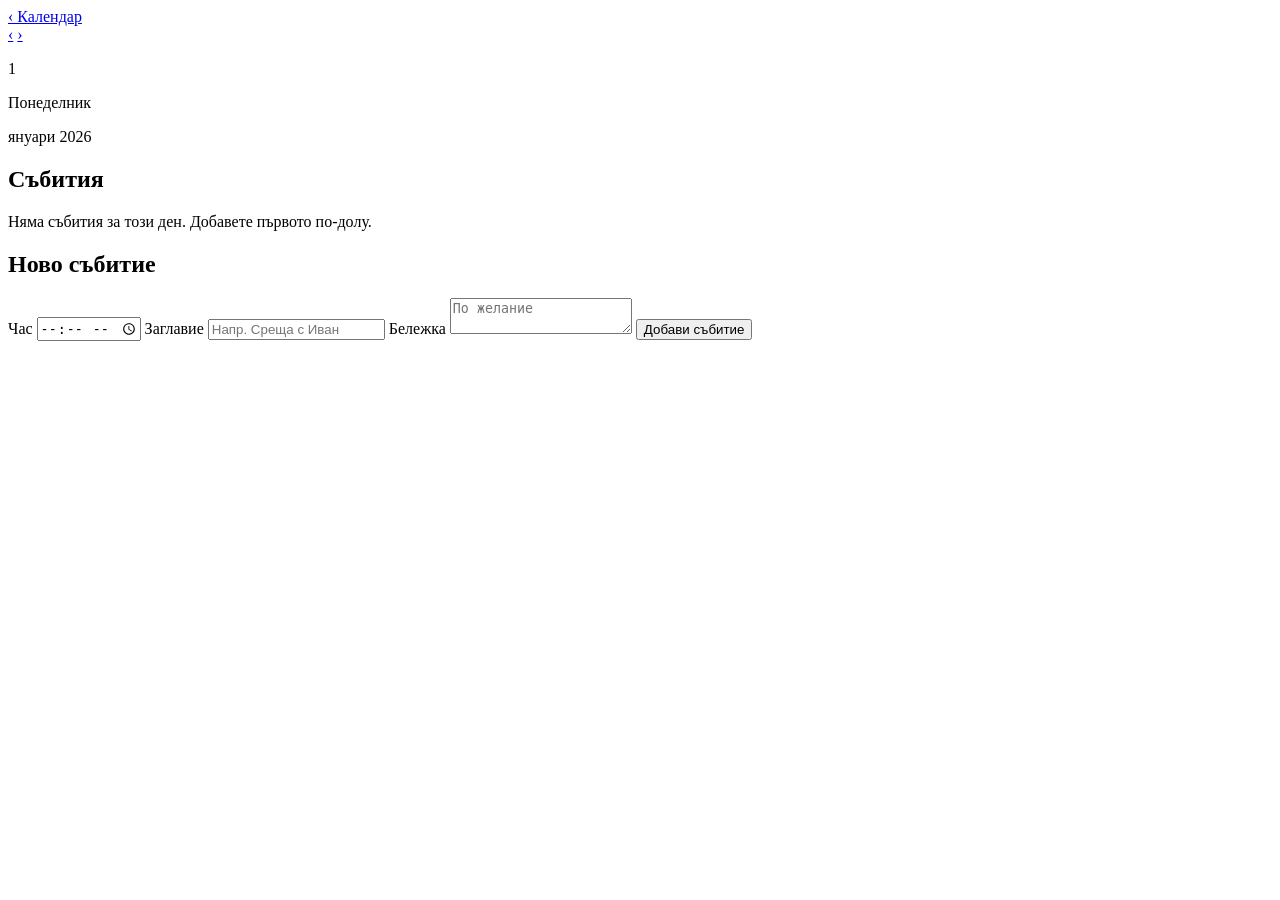
==== day.html @ 389484ac "Add files via upload" ====
<!DOCTYPE html>
<html lang="bg">
<head>
  <meta charset="UTF-8">
  <meta name="viewport" content="width=device-width, initial-scale=1, viewport-fit=cover">
  <meta name="theme-color" content="#2B4C7E">
  <title>Ден</title>
  <link rel="preconnect" href="https://fonts.googleapis.com">
  <link rel="preconnect" href="https://fonts.gstatic.com" crossorigin>
  <link href="https://fonts.googleapis.com/css2?family=Manrope:wght@400;600;800&display=swap" rel="stylesheet">
  <link rel="stylesheet" href="css/style.css">
</head>
<body class="page-day">
  <header class="day-bar">
    <a class="back-link" id="backLink" href="index.html">‹ Календар</a>
    <div class="day-arrows">
      <a class="nav-btn" id="prevDay" href="#" aria-label="Предишен ден">‹</a>
      <a class="nav-btn" id="nextDay" href="#" aria-label="Следващ ден">›</a>
    </div>
  </header>

  <main class="day">
    <section class="day-head">
      <p class="day-number" id="dayNumber">1</p>
      <div>
        <p class="day-weekday" id="dayWeekday">Понеделник</p>
        <p class="day-month" id="dayMonth">януари 2026</p>
      </div>
    </section>

    <section class="events" aria-labelledby="eventsTitle">
      <h2 id="eventsTitle" class="section-title">Събития</h2>
      <ul class="event-list" id="eventList"></ul>
      <p class="empty" id="emptyMsg">Няма събития за този ден. Добавете първото по-долу.</p>
    </section>

    <form class="event-form" id="eventForm" autocomplete="off">
      <h2 class="section-title">Ново събитие</h2>
      <label class="field">
        <span>Час</span>
        <input type="time" id="eventTime" name="time">
      </label>
      <label class="field">
        <span>Заглавие</span>
        <input type="text" id="eventTitle" name="title" maxlength="120" required placeholder="Напр. Среща с Иван">
      </label>
      <label class="field">
        <span>Бележка</span>
        <textarea id="eventNote" name="note" rows="2" maxlength="500" placeholder="По желание"></textarea>
      </label>
      <button type="submit" class="primary-btn">Добави събитие</button>
    </form>
  </main>

  <script src="js/storage.js"></script>
  <script src="js/dates.js"></script>
  <script src="js/day.js"></script>
</body>
</html>
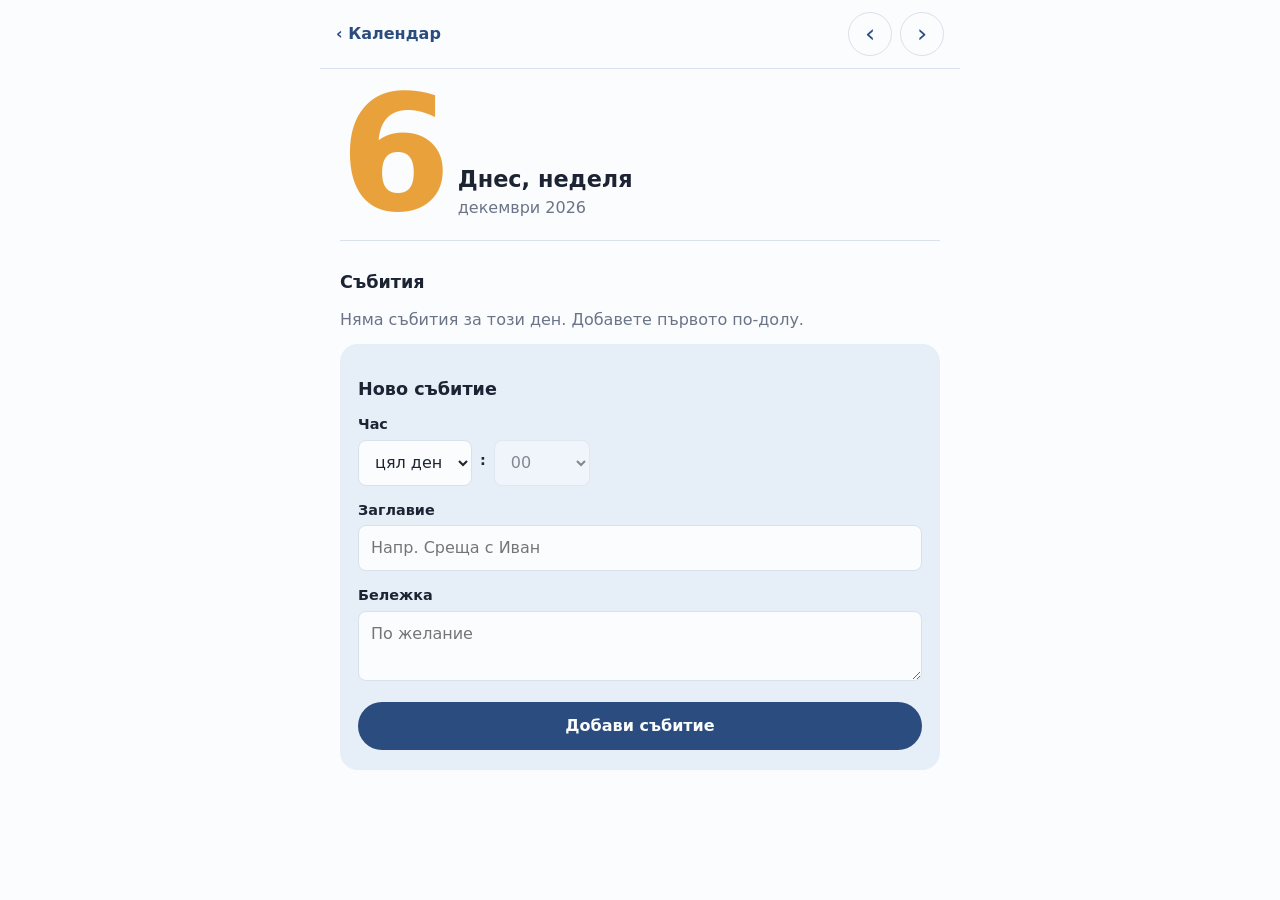
==== commit 130d434a: "Add files via upload" ====
--- a/day.html
+++ b/day.html
@@ -36,10 +36,14 @@
 
     <form class="event-form" id="eventForm" autocomplete="off">
       <h2 class="section-title">Ново събитие</h2>
-      <label class="field">
-        <span>Час</span>
-        <input type="time" id="eventTime" name="time">
-      </label>
+      <fieldset class="field time-field">
+        <legend>Час</legend>
+        <div class="time-selects">
+          <select id="eventHour" name="hour" aria-label="Час"></select>
+          <span class="time-sep">:</span>
+          <select id="eventMinute" name="minute" aria-label="Минути"></select>
+        </div>
+      </fieldset>
       <label class="field">
         <span>Заглавие</span>
         <input type="text" id="eventTitle" name="title" maxlength="120" required placeholder="Напр. Среща с Иван">
--- a/css/style.css
+++ b/css/style.css
@@ -0,0 +1,299 @@
+/* ===== Цветове и основа ===== */
+:root {
+  --paper: #FBFCFE;
+  --ink: #1C2433;
+  --muted: #6A7486;
+  --blue: #2B4C7E;
+  --sky: #E6EEF8;
+  --line: #D9E1EC;
+  --gold: #E9A23B;
+  --danger: #B3412E;
+  --radius-s: 8px;
+  --radius-l: 18px;
+  color-scheme: light;
+  box-sizing: border-box;
+  padding-top: env(safe-area-inset-top, 0px);
+  padding-bottom: env(safe-area-inset-bottom, 0px);
+}
+@media (prefers-color-scheme: dark) {
+  :root {
+    --paper: #121822;
+    --ink: #E8EDF5;
+    --muted: #93A0B5;
+    --blue: #7FA6DD;
+    --sky: #1D2737;
+    --line: #2A3547;
+    --gold: #F0B65A;
+    --danger: #E07A66;
+    color-scheme: dark;
+  }
+}
+
+*, *::before, *::after { box-sizing: inherit; }
+
+html, body { height: 100%; }
+
+body {
+  margin: 0;
+  font-family: "Manrope", system-ui, -apple-system, "Segoe UI", Roboto, sans-serif;
+  background: var(--paper);
+  color: var(--ink);
+  line-height: 1.5;
+  -webkit-text-size-adjust: 100%;
+}
+
+button, input, textarea { font: inherit; color: inherit; }
+
+:focus-visible { outline: 3px solid var(--gold); outline-offset: 2px; }
+
+.nav-btn {
+  display: inline-grid;
+  place-items: center;
+  width: 44px;
+  height: 44px;
+  border: 1px solid var(--line);
+  border-radius: 50%;
+  background: transparent;
+  color: var(--blue);
+  font-size: 1.6rem;
+  line-height: 1;
+  text-decoration: none;
+  cursor: pointer;
+}
+.nav-btn:active { background: var(--sky); }
+
+/* ===== Календар ===== */
+.page-calendar {
+  display: flex;
+  flex-direction: column;
+  max-width: 720px;
+  margin: 0 auto;
+}
+
+.month-bar {
+  display: flex;
+  align-items: center;
+  justify-content: space-between;
+  gap: 12px;
+  padding: 16px;
+}
+
+.month-title {
+  margin: 0;
+  font-size: clamp(1.5rem, 6vw, 2.2rem);
+  font-weight: 800;
+  letter-spacing: -0.02em;
+  text-align: center;
+}
+
+.calendar { flex: 1; padding: 0 8px; }
+
+.weekdays,
+.days {
+  display: grid;
+  grid-template-columns: repeat(7, 1fr);
+  gap: 4px;
+}
+
+.weekdays span {
+  text-align: center;
+  font-size: 0.8rem;
+  font-weight: 600;
+  color: var(--muted);
+  padding: 6px 0;
+}
+.weekdays span:nth-child(n+6) { color: var(--blue); }
+
+.day-cell {
+  position: relative;
+  display: flex;
+  flex-direction: column;
+  align-items: center;
+  justify-content: flex-start;
+  aspect-ratio: 1 / 1.15;
+  padding-top: 8px;
+  border-radius: var(--radius-s);
+  background: var(--sky);
+  color: var(--ink);
+  text-decoration: none;
+  font-weight: 600;
+  font-size: 1.05rem;
+}
+.day-cell.other-month { background: transparent; color: var(--muted); opacity: 0.55; }
+.day-cell.weekend { color: var(--blue); }
+.day-cell.today {
+  background: var(--blue);
+  color: var(--paper);
+}
+.day-cell:active { transform: scale(0.96); }
+
+.dots {
+  display: flex;
+  gap: 3px;
+  margin-top: auto;
+  margin-bottom: 8px;
+}
+.dots i {
+  display: block;
+  width: 6px;
+  height: 6px;
+  border-radius: 50%;
+  background: var(--gold);
+}
+
+.bottom-bar {
+  position: sticky;
+  bottom: 0;
+  display: flex;
+  justify-content: center;
+  padding: 16px;
+  padding-bottom: calc(16px + env(safe-area-inset-bottom, 0px));
+  background: var(--paper);
+}
+
+.today-btn,
+.primary-btn {
+  min-height: 48px;
+  padding: 0 28px;
+  border: 0;
+  border-radius: 999px;
+  background: var(--blue);
+  color: var(--paper);
+  font-weight: 600;
+  cursor: pointer;
+}
+
+/* ===== Страница за ден ===== */
+.page-day { max-width: 640px; margin: 0 auto; }
+
+.day-bar {
+  position: sticky;
+  top: env(safe-area-inset-top, 0px);
+  z-index: 5;
+  display: flex;
+  align-items: center;
+  justify-content: space-between;
+  padding: 12px 16px;
+  background: var(--paper);
+  border-bottom: 1px solid var(--line);
+}
+.page-day::before {
+  content: "";
+  position: fixed;
+  inset: 0 0 auto;
+  height: env(safe-area-inset-top, 0px);
+  z-index: 10;
+  background: var(--paper);
+}
+
+.back-link {
+  color: var(--blue);
+  font-weight: 600;
+  text-decoration: none;
+  padding: 10px 0;
+}
+.day-arrows { display: flex; gap: 8px; }
+
+.day { padding: 8px 20px 40px; }
+
+/* Голямото число — основният акцент на страницата */
+.day-head {
+  display: flex;
+  align-items: flex-end;
+  gap: 16px;
+  padding: 12px 0 20px;
+  border-bottom: 1px solid var(--line);
+}
+.day-number {
+  margin: 0;
+  font-size: clamp(6rem, 34vw, 10rem);
+  font-weight: 800;
+  line-height: 0.82;
+  letter-spacing: -0.06em;
+  color: var(--blue);
+}
+.day-head.is-today .day-number { color: var(--gold); }
+.day-weekday { margin: 0; font-size: 1.4rem; font-weight: 800; }
+.day-month { margin: 0; color: var(--muted); }
+
+.section-title {
+  margin: 28px 0 12px;
+  font-size: 1.1rem;
+  font-weight: 800;
+}
+
+.event-list { list-style: none; margin: 0; padding: 0; }
+
+.event {
+  display: grid;
+  grid-template-columns: 64px 1fr auto;
+  gap: 12px;
+  align-items: start;
+  padding: 14px 0;
+  border-bottom: 1px solid var(--line);
+}
+.event-time { font-weight: 800; color: var(--blue); font-variant-numeric: tabular-nums; }
+.event-time.no-time { color: var(--muted); font-weight: 400; font-size: 0.9rem; }
+.event-title { margin: 0; font-weight: 600; overflow-wrap: anywhere; }
+.event-note { margin: 2px 0 0; color: var(--muted); font-size: 0.95rem; overflow-wrap: anywhere; white-space: pre-wrap; }
+
+.delete-btn {
+  min-width: 44px;
+  min-height: 44px;
+  border: 0;
+  background: transparent;
+  color: var(--danger);
+  font-size: 0.9rem;
+  cursor: pointer;
+}
+
+.empty { color: var(--muted); margin: 8px 0 0; }
+.empty[hidden] { display: none; }
+
+.event-form {
+  margin-top: 12px;
+  padding: 4px 18px 20px;
+  border-radius: var(--radius-l);
+  background: var(--sky);
+}
+.field { display: block; margin-bottom: 14px; }
+.field span { display: block; font-size: 0.9rem; font-weight: 600; margin-bottom: 4px; }
+.field input,
+.field textarea {
+  width: 100%;
+  min-height: 46px;
+  padding: 10px 12px;
+  border: 1px solid var(--line);
+  border-radius: var(--radius-s);
+  background: var(--paper);
+  font-size: 16px; /* предотвратява автоматичното увеличаване на iPhone */
+}
+.field textarea { resize: vertical; }
+
+/* Час във формат 24 часа */
+.time-field { border: 0; padding: 0; margin: 0 0 14px; min-width: 0; }
+.time-field legend { padding: 0; font-size: 0.9rem; font-weight: 600; margin-bottom: 4px; }
+.time-selects { display: flex; align-items: center; gap: 8px; }
+.time-sep { font-weight: 800; font-size: 1.2rem; }
+.time-selects select {
+  min-height: 46px;
+  min-width: 96px;
+  padding: 10px 12px;
+  border: 1px solid var(--line);
+  border-radius: var(--radius-s);
+  background: var(--paper);
+  color: var(--ink);
+  font: inherit;
+  font-size: 16px;
+  font-variant-numeric: tabular-nums;
+}
+.time-selects select:disabled { opacity: 0.5; }
+.primary-btn { width: 100%; }
+
+@media (min-width: 600px) {
+  .day-cell { aspect-ratio: 1 / 0.9; font-size: 1.15rem; }
+}
+
+@media (prefers-reduced-motion: reduce) {
+  .day-cell:active { transform: none; }
+}
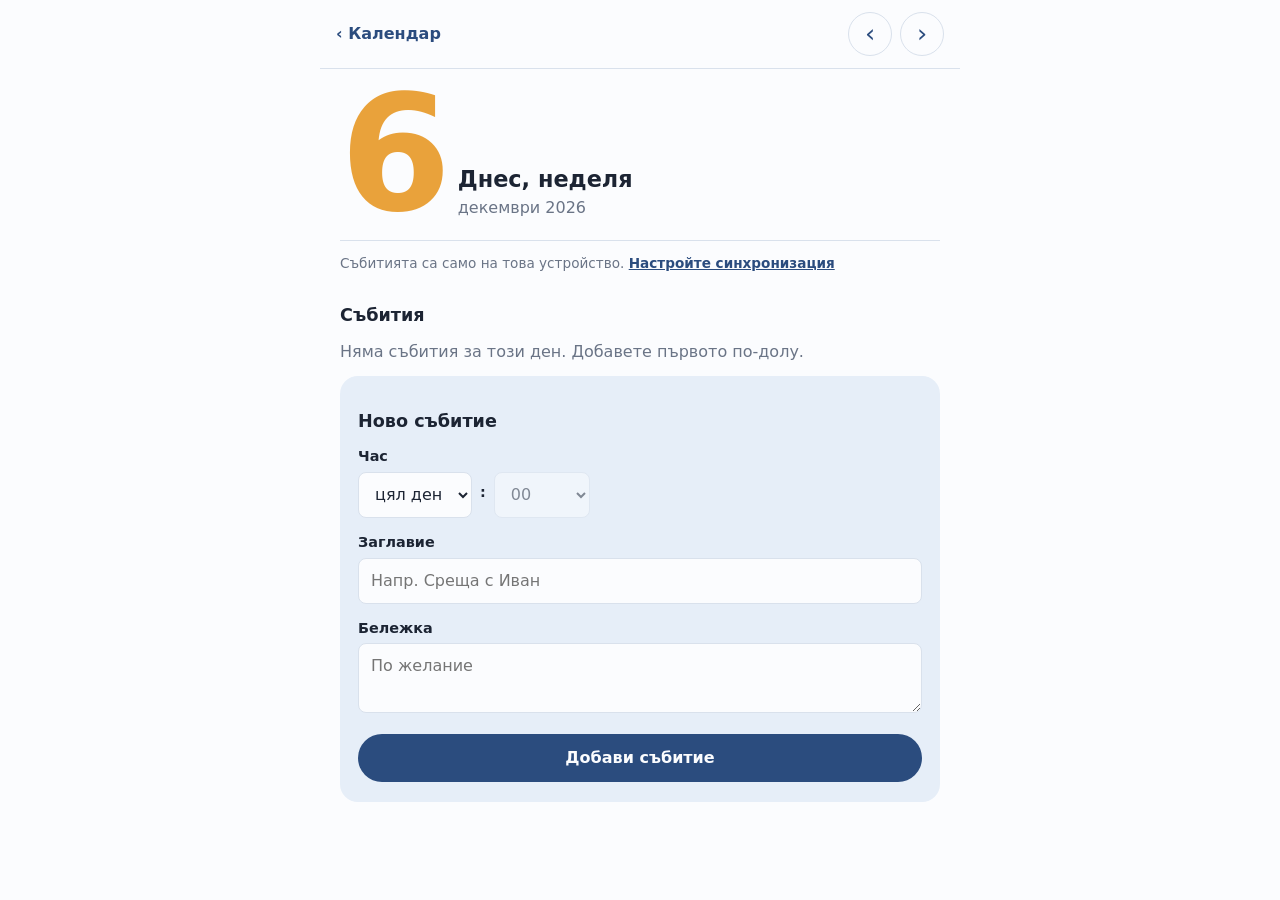
==== commit 486f94b0: "Add files via upload" ====
--- a/day.html
+++ b/day.html
@@ -8,7 +8,7 @@
   <link rel="preconnect" href="https://fonts.googleapis.com">
   <link rel="preconnect" href="https://fonts.gstatic.com" crossorigin>
   <link href="https://fonts.googleapis.com/css2?family=Manrope:wght@400;600;800&display=swap" rel="stylesheet">
-  <link rel="stylesheet" href="css/style.css">
+  <link rel="stylesheet" href="css/style.css?v=5">
 </head>
 <body class="page-day">
   <header class="day-bar">
@@ -28,6 +28,8 @@
       </div>
     </section>
 
+    <p class="sync-status" id="syncStatus"></p>
+
     <section class="events" aria-labelledby="eventsTitle">
       <h2 id="eventsTitle" class="section-title">Събития</h2>
       <ul class="event-list" id="eventList"></ul>
@@ -39,9 +41,48 @@
       <fieldset class="field time-field">
         <legend>Час</legend>
         <div class="time-selects">
-          <select id="eventHour" name="hour" aria-label="Час"></select>
+          <select id="eventHour" name="hour" aria-label="Час">
+            <option value="">цял ден</option>
+            <option value="00">00</option>
+            <option value="01">01</option>
+            <option value="02">02</option>
+            <option value="03">03</option>
+            <option value="04">04</option>
+            <option value="05">05</option>
+            <option value="06">06</option>
+            <option value="07">07</option>
+            <option value="08">08</option>
+            <option value="09">09</option>
+            <option value="10">10</option>
+            <option value="11">11</option>
+            <option value="12">12</option>
+            <option value="13">13</option>
+            <option value="14">14</option>
+            <option value="15">15</option>
+            <option value="16">16</option>
+            <option value="17">17</option>
+            <option value="18">18</option>
+            <option value="19">19</option>
+            <option value="20">20</option>
+            <option value="21">21</option>
+            <option value="22">22</option>
+            <option value="23">23</option>
+          </select>
           <span class="time-sep">:</span>
-          <select id="eventMinute" name="minute" aria-label="Минути"></select>
+          <select id="eventMinute" name="minute" aria-label="Минути">
+            <option value="00">00</option>
+            <option value="05">05</option>
+            <option value="10">10</option>
+            <option value="15">15</option>
+            <option value="20">20</option>
+            <option value="25">25</option>
+            <option value="30">30</option>
+            <option value="35">35</option>
+            <option value="40">40</option>
+            <option value="45">45</option>
+            <option value="50">50</option>
+            <option value="55">55</option>
+          </select>
         </div>
       </fieldset>
       <label class="field">
@@ -56,8 +97,11 @@
     </form>
   </main>
 
-  <script src="js/storage.js"></script>
-  <script src="js/dates.js"></script>
-  <script src="js/day.js"></script>
+  <script src="js/github.js?v=5"></script>
+  <script src="js/storage.js?v=5"></script>
+  <script src="js/dates.js?v=5"></script>
+  <script src="js/phonecal.js?v=5"></script>
+  <script src="js/day.js?v=5"></script>
+  <script src="js/syncstatus.js?v=5"></script>
 </body>
 </html>
--- a/css/style.css
+++ b/css/style.css
@@ -145,7 +145,9 @@
   position: sticky;
   bottom: 0;
   display: flex;
-  justify-content: center;
+  flex-direction: column;
+  align-items: center;
+  gap: 8px;
   padding: 16px;
   padding-bottom: calc(16px + env(safe-area-inset-bottom, 0px));
   background: var(--paper);
@@ -246,6 +248,37 @@
   font-size: 0.9rem;
   cursor: pointer;
 }
+
+/* Календар на телефона */
+.cal-box { grid-column: 2 / -1; margin-top: -4px; }
+.cal-row { display: flex; flex-wrap: wrap; align-items: center; gap: 8px; }
+.cal-btn {
+  display: inline-flex;
+  align-items: center;
+  min-height: 40px;
+  padding: 0 14px;
+  border: 1px solid var(--blue);
+  border-radius: 999px;
+  background: transparent;
+  color: var(--blue);
+  font-size: 0.9rem;
+  font-weight: 600;
+  text-decoration: none;
+  cursor: pointer;
+}
+.cal-btn:active { background: var(--sky); }
+.cal-link {
+  min-height: 40px;
+  padding: 0 6px;
+  border: 0;
+  background: transparent;
+  color: var(--muted);
+  font-size: 0.9rem;
+  text-decoration: underline;
+  cursor: pointer;
+}
+.cal-ok { color: var(--blue); font-size: 0.9rem; font-weight: 600; }
+.cal-info { margin: 0 0 8px; font-size: 0.9rem; color: var(--muted); }
 
 .empty { color: var(--muted); margin: 8px 0 0; }
 .empty[hidden] { display: none; }
@@ -297,3 +330,32 @@
 @media (prefers-reduced-motion: reduce) {
   .day-cell:active { transform: none; }
 }
+
+/* ===== Синхронизация ===== */
+.bottom-actions { display: flex; align-items: center; gap: 16px; }
+.settings-link { color: var(--blue); font-weight: 600; text-decoration: none; padding: 12px 4px; }
+
+.sync-status { margin: 0; font-size: 0.85rem; color: var(--muted); text-align: center; min-height: 1.3em; }
+.page-day .sync-status { text-align: left; margin-top: 12px; }
+.sync-status a { color: var(--blue); font-weight: 600; }
+.sync-status.is-ok::before { content: "✓ "; color: var(--blue); }
+.sync-status.is-auth,
+.sync-status.is-offline { color: var(--danger); }
+
+.settings-title { margin: 8px 0 8px; font-size: 1.8rem; font-weight: 800; letter-spacing: -0.02em; }
+.settings-lead { margin: 0 0 4px; max-width: 60ch; }
+.page-settings code { font-size: 0.9em; background: var(--sky); padding: 1px 5px; border-radius: 4px; }
+
+.help { margin: 16px 0; border: 1px solid var(--line); border-radius: var(--radius-s); padding: 0 14px; }
+.help summary,
+.advanced summary { cursor: pointer; font-weight: 600; color: var(--blue); padding: 12px 0; }
+.help ol { padding-left: 1.2em; margin: 0 0 8px; }
+.help li { margin-bottom: 8px; }
+.help p { color: var(--muted); font-size: 0.9rem; }
+.advanced { margin-bottom: 10px; }
+
+.form-msg { margin: 12px 0 0; font-size: 0.95rem; }
+.form-msg.is-ok { color: var(--blue); font-weight: 600; }
+.form-msg.is-error { color: var(--danger); font-weight: 600; }
+.forget-btn { margin-top: 16px; }
+.forget-btn[hidden] { display: none; }
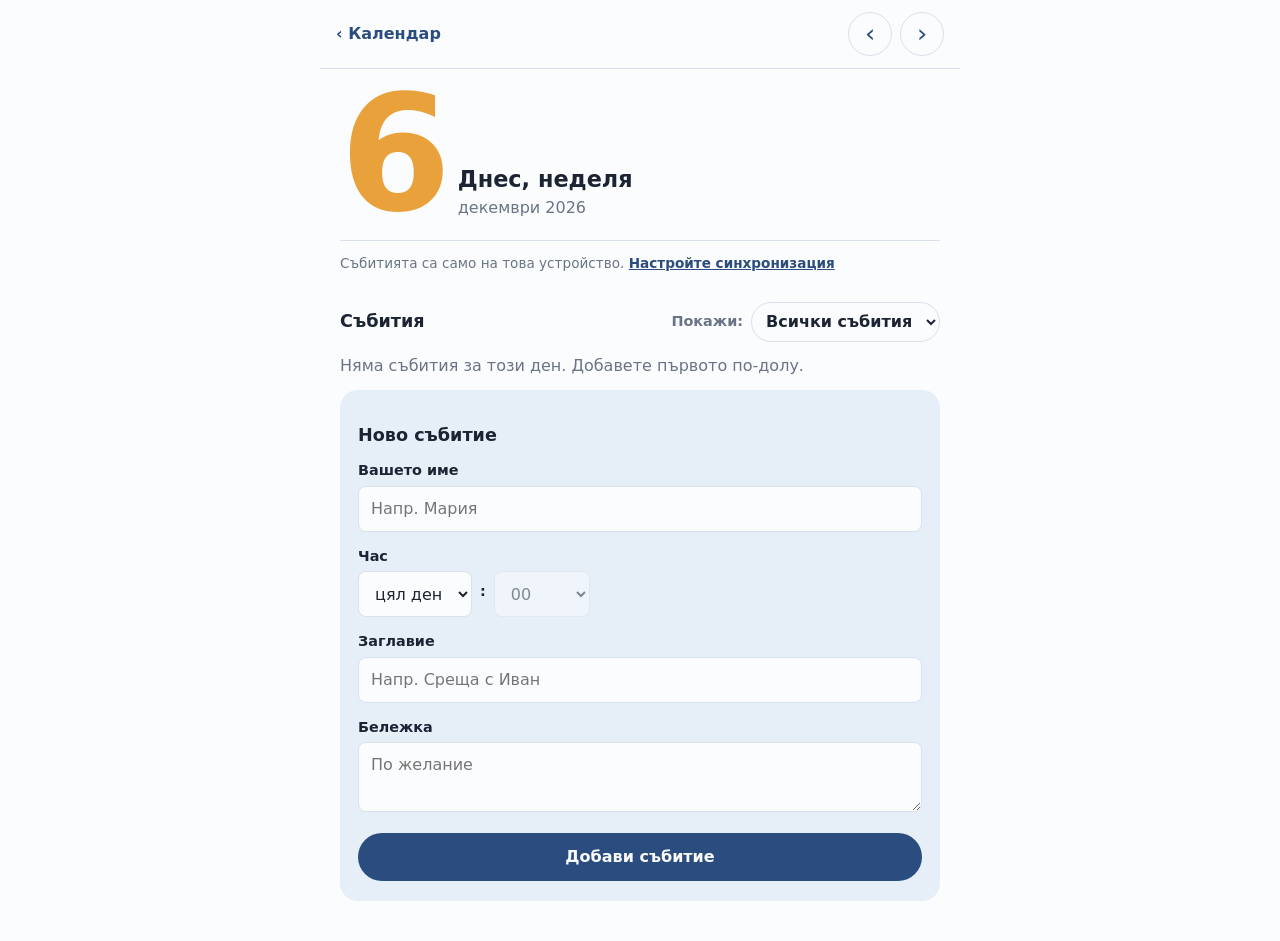
==== commit 46cbe14b: "Add files via upload" ====
--- a/day.html
+++ b/day.html
@@ -8,7 +8,7 @@
   <link rel="preconnect" href="https://fonts.googleapis.com">
   <link rel="preconnect" href="https://fonts.gstatic.com" crossorigin>
   <link href="https://fonts.googleapis.com/css2?family=Manrope:wght@400;600;800&display=swap" rel="stylesheet">
-  <link rel="stylesheet" href="css/style.css?v=5">
+  <link rel="stylesheet" href="css/style.css?v=7">
 </head>
 <body class="page-day">
   <header class="day-bar">
@@ -31,13 +31,29 @@
     <p class="sync-status" id="syncStatus"></p>
 
     <section class="events" aria-labelledby="eventsTitle">
-      <h2 id="eventsTitle" class="section-title">Събития</h2>
+      <div class="events-head">
+        <h2 id="eventsTitle" class="section-title">Събития</h2>
+        <label class="filter">
+          <span>Покажи:</span>
+          <select id="filterSel" aria-label="Кои събития да се показват"></select>
+        </label>
+      </div>
       <ul class="event-list" id="eventList"></ul>
       <p class="empty" id="emptyMsg">Няма събития за този ден. Добавете първото по-долу.</p>
+      <p class="hidden-note" id="hiddenNote" hidden></p>
     </section>
 
     <form class="event-form" id="eventForm" autocomplete="off">
       <h2 class="section-title">Ново събитие</h2>
+      <p class="author-line" id="authorLine" hidden>
+        Добавяте като <b id="authorName"></b>
+        <button type="button" class="cal-link" id="changeName">Смени</button>
+      </p>
+      <label class="field" id="nameField">
+        <span>Вашето име</span>
+        <input type="text" id="authorInput" name="author" maxlength="40" placeholder="Напр. Мария"
+          autocomplete="given-name">
+      </label>
       <fieldset class="field time-field">
         <legend>Час</legend>
         <div class="time-selects">
@@ -97,11 +113,12 @@
     </form>
   </main>
 
-  <script src="js/github.js?v=5"></script>
-  <script src="js/storage.js?v=5"></script>
-  <script src="js/dates.js?v=5"></script>
-  <script src="js/phonecal.js?v=5"></script>
-  <script src="js/day.js?v=5"></script>
-  <script src="js/syncstatus.js?v=5"></script>
+  <script src="js/github.js?v=7"></script>
+  <script src="js/storage.js?v=7"></script>
+  <script src="js/who.js?v=7"></script>
+  <script src="js/dates.js?v=7"></script>
+  <script src="js/phonecal.js?v=7"></script>
+  <script src="js/day.js?v=7"></script>
+  <script src="js/syncstatus.js?v=7"></script>
 </body>
 </html>
--- a/css/style.css
+++ b/css/style.css
@@ -359,3 +359,61 @@
 .form-msg.is-error { color: var(--danger); font-weight: 600; }
 .forget-btn { margin-top: 16px; }
 .forget-btn[hidden] { display: none; }
+
+/* ===== Мои / общи събития ===== */
+:root { --other: #5B8FD6; }
+@media (prefers-color-scheme: dark) { :root { --other: #7FA6DD; } }
+
+.filter-bar {
+  display: flex;
+  flex-wrap: wrap;
+  align-items: center;
+  justify-content: space-between;
+  gap: 8px 16px;
+  padding: 0 16px 12px;
+}
+.filter { display: inline-flex; align-items: center; gap: 8px; font-size: 0.9rem; font-weight: 600; color: var(--muted); }
+.filter select {
+  min-height: 40px;
+  max-width: 60vw;
+  padding: 6px 10px;
+  border: 1px solid var(--line);
+  border-radius: 999px;
+  background: var(--paper);
+  color: var(--ink);
+  font: inherit;
+  font-size: 16px;
+  font-weight: 600;
+}
+.legend { display: flex; gap: 14px; margin: 0; font-size: 0.85rem; color: var(--muted); }
+.legend[hidden] { display: none; }
+.legend span { display: inline-flex; align-items: center; gap: 6px; }
+.legend .dot { display: inline-block; width: 8px; height: 8px; border-radius: 50%; }
+.dot.mine, .dots i.mine { background: var(--gold); }
+.dot.other, .dots i.other { background: var(--other); }
+.day-cell.today .dots i.other { background: var(--paper); }
+
+.events-head {
+  display: flex;
+  flex-wrap: wrap;
+  align-items: center;
+  justify-content: space-between;
+  gap: 8px 16px;
+  margin: 28px 0 12px;
+}
+.events-head .section-title { margin: 0; }
+
+.event-author { margin: 2px 0 0; font-size: 0.8rem; font-weight: 600; color: var(--muted); }
+.event.is-mine .event-author { color: var(--gold); }
+.event.is-other .event-author { color: var(--other); }
+
+.hidden-note { margin: 10px 0 0; font-size: 0.9rem; color: var(--muted); }
+.hidden-note[hidden] { display: none; }
+.hidden-note .cal-link { padding: 0; min-height: 0; }
+
+.author-line { margin: 0 0 14px; }
+.author-line[hidden], .field[hidden] { display: none; }
+.author-line .cal-link { min-height: 0; }
+
+.name-form { margin-bottom: 8px; }
+.name-form .settings-lead { color: var(--muted); font-size: 0.9rem; margin-bottom: 12px; }
